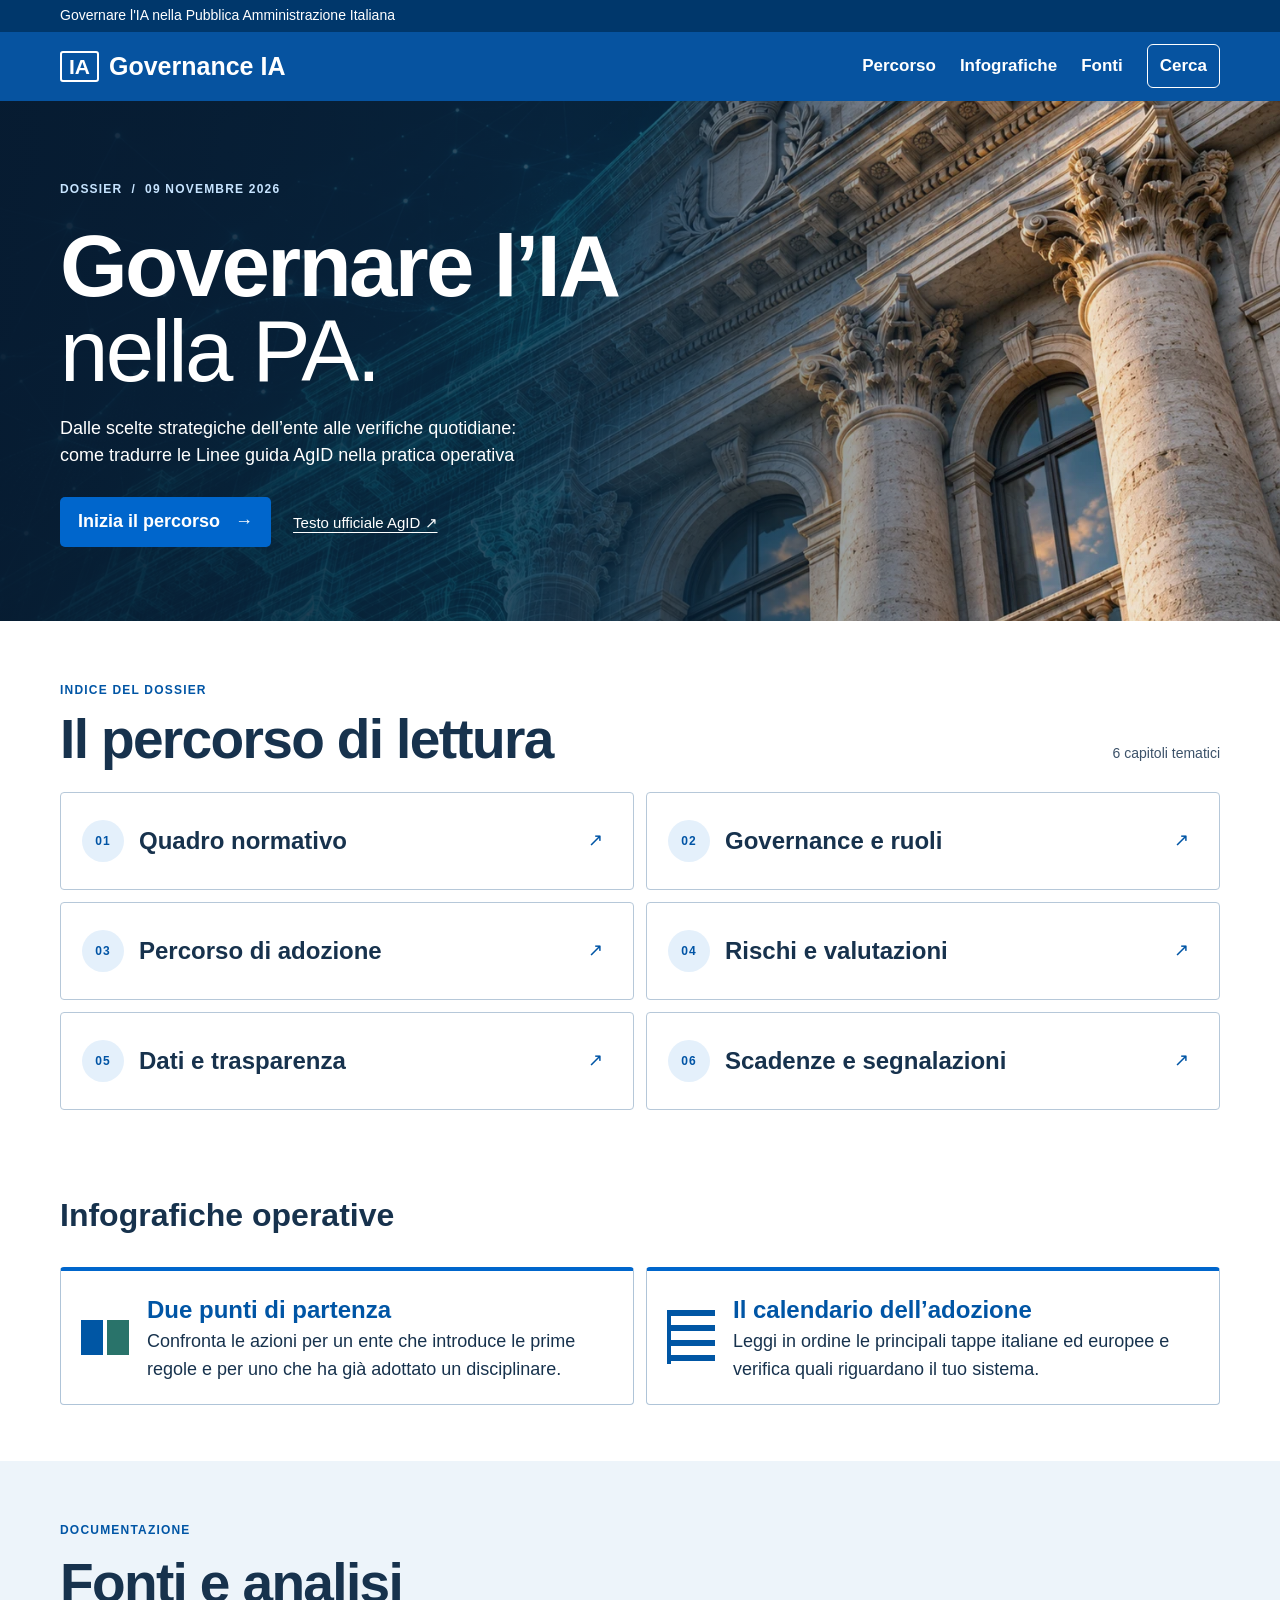
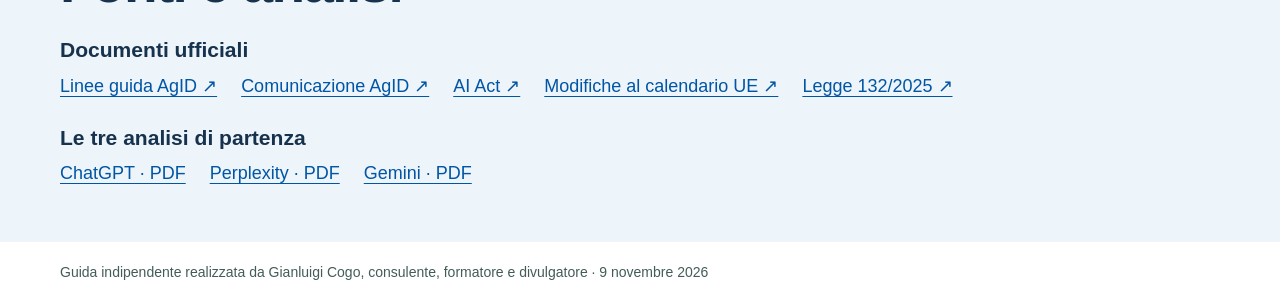
==== index.html @ ac87da12 "Add files via upload" ====
<!doctype html><html lang="it"><head><meta charset="utf-8"><meta name="viewport" content="width=device-width, initial-scale=1"><title>Governare l’IA nella PA · Governance IA</title><link rel="stylesheet" href="style.css"><script defer src="search.js"></script></head><body><a class="skip" href="#main">Salta al contenuto</a><header><div class="slim"><div class="wrap">Governare l'IA nella Pubblica Amministrazione Italiana</div></div><div class="bar"><a class="brand" href="index.html"><span class="logo" aria-hidden="true">IA</span>Governance IA</a><nav aria-label="Principale"><a href="index.html#indice">Percorso</a><a href="index.html#mappe">Infografiche</a><a href="#fonti">Fonti</a><button id="find" aria-haspopup="dialog" aria-controls="search-dialog">Cerca</button></nav></div></header><main id="main" tabindex="-1"><section class="hero"><div class="wrap"><span class="eyebrow">Dossier &nbsp;/&nbsp; 09 novembre 2026</span><h1>Governare l’IA<br><em>nella PA.</em></h1><p>Dalle scelte strategiche dell’ente alle verifiche quotidiane: come tradurre le Linee guida AgID nella pratica operativa</p><div class="actions"><a class="btn" href="capitolo-1.html">Inizia il percorso &nbsp; →</a><a class="minor" href="https://trasparenza.agid.gov.it/download/10402.html">Testo ufficiale AgID ↗</a></div></div></section><section class="wrap index" id="indice"><span class="eyebrow label">Indice del dossier</span><div class="heading"><h2>Il percorso di lettura</h2><span class="count">6 capitoli tematici</span></div><div class="grid"><a class="card" href="capitolo-1.html"><span class="num">01</span><strong>Quadro normativo</strong><span class="arrow" aria-hidden="true">↗</span></a><a class="card" href="capitolo-2.html"><span class="num">02</span><strong>Governance e ruoli</strong><span class="arrow" aria-hidden="true">↗</span></a><a class="card" href="capitolo-3.html"><span class="num">03</span><strong>Percorso di adozione</strong><span class="arrow" aria-hidden="true">↗</span></a><a class="card" href="capitolo-4.html"><span class="num">04</span><strong>Rischi e valutazioni</strong><span class="arrow" aria-hidden="true">↗</span></a><a class="card" href="capitolo-5.html"><span class="num">05</span><strong>Dati e trasparenza</strong><span class="arrow" aria-hidden="true">↗</span></a><a class="card" href="capitolo-6.html"><span class="num">06</span><strong>Scadenze e segnalazioni</strong><span class="arrow" aria-hidden="true">↗</span></a></div></section><section class="visualwrap wrap" id="mappe"><h2>Infografiche operative</h2><div class="grid"><a class="viscard" href="mappa-enti.html"><span class="pic pic0" aria-hidden="true"></span><span><strong>Due punti di partenza</strong><br>Confronta le azioni per un ente che introduce le prime regole e per uno che ha già adottato un disciplinare.</span></a><a class="viscard" href="mappa-tempi.html"><span class="pic pic1" aria-hidden="true"></span><span><strong>Il calendario dell’adozione</strong><br>Leggi in ordine le principali tappe italiane ed europee e verifica quali riguardano il tuo sistema.</span></a></div></section><section class="sources" id="fonti"><div class="wrap"><span class="eyebrow label">Documentazione</span><h2>Fonti e analisi</h2><h3>Documenti ufficiali</h3><div class="links"><a href="https://trasparenza.agid.gov.it/download/10402.html">Linee guida AgID ↗</a><a href="https://www.agid.gov.it/it/notizie/agid-adotta-le-linee-guida-ladozione-di-ia-nella-pubblica-amministrazione">Comunicazione AgID ↗</a><a href="https://eur-lex.europa.eu/eli/reg/2024/1689">AI Act ↗</a><a href="https://eur-lex.europa.eu/eli/reg/2026/1744/oj?locale=it">Modifiche al calendario UE ↗</a><a href="https://www.normattiva.it/uri-res/N2Ls?urn:nir:stato:legge:2025-09-23;132">Legge 132/2025 ↗</a></div><h3>Le tre analisi di partenza</h3><div class="links"><a href="ChatGPT.pdf">ChatGPT · PDF</a><a href="Perplexity.pdf">Perplexity · PDF</a><a href="Gemini.pdf">Gemini · PDF</a></div></div></section></main><footer class="wrap footer">Guida indipendente realizzata da Gianluigi Cogo, consulente, formatore e divulgatore · 9 novembre 2026</footer><dialog id="search-dialog" aria-labelledby="dt"><button class="close" aria-label="Chiudi ricerca">Chiudi</button><h2 id="dt">Cerca nella guida</h2><label for="q">Argomento o parola chiave</label><input id="q" type="search" placeholder="Es. PIAO, rischio, segnalazione"><div aria-atomic="true" role="status" id="status"></div><div class="results"></div></dialog></body></html>
---- style.css ----
*{box-sizing:border-box}html{scroll-padding-top:5rem}body{margin:0;color:#132e43;background:#f8f8f4;font:17px/1.6 "DM Sans",Arial,sans-serif}a{color:inherit;text-underline-offset:4px}button,input{font:inherit}button{cursor:pointer}a:focus-visible,button:focus-visible,input:focus-visible,summary:focus-visible{outline:3px solid #d27b00;outline-offset:4px}.skip{position:absolute;left:-9999px}.skip:focus{left:10px;top:5px;background:white;z-index:5}header{position:sticky;top:0;z-index:2;background:#fafaf6;border-bottom:1px solid #ccd4d2}.bar,.wrap{width:min(1220px,90%);margin:auto}.bar{height:69px;display:flex;align-items:center;justify-content:space-between}.brand{display:flex;align-items:center;gap:10px;text-decoration:none;font:bold 21px Georgia,serif}.logo{background:#173e48;color:#acf0cc;padding:2px 7px;font:26px Georgia;border-radius:4px}.bar nav{display:flex;gap:24px;align-items:center}.bar nav a,.bar button{font-size:14px;font-weight:600;text-decoration:none}.bar button,.close{background:transparent;color:inherit;border:1px solid #9faeaa;border-radius:6px;padding:6px 12px}.hero{color:white;background:linear-gradient(90deg,rgba(7,28,41,.86),rgba(7,28,41,.53) 48%,rgba(7,28,41,.03) 78%),url(hero.webp) center/cover,#10293a;display:flex;align-items:center;min-height:520px;padding:60px 0}.eyebrow,.num,small{font:700 12px/1.5 "Courier New",monospace;letter-spacing:.1em;text-transform:uppercase}.hero .eyebrow{color:#a8eed8}.hero h1{font:normal clamp(52px,6.8vw,95px)/.98 Georgia,serif;letter-spacing:-.06em;margin:21px 0}.hero em{color:#b8e7d9;font-weight:400}.hero p{max-width:500px;line-height:1.55;margin:20px 0 27px}.actions{display:flex;gap:22px;align-items:center;flex-wrap:wrap}.btn{background:#c4f1d9;color:#133a37;border-radius:5px;padding:11px 18px;text-decoration:none;font-weight:700}.minor{font-size:15px}.index,.sources,.article{padding:54px 0}.label{color:#3b645e}.heading{display:flex;align-items:baseline;justify-content:space-between;gap:18px;margin:6px 0 23px}.heading h2,.sources h2,.article h1{font:normal clamp(36px,4.3vw,59px)/1.1 Georgia,serif;letter-spacing:-.045em;margin:0}.count{color:#54665f;font-size:14px}.grid{display:grid;grid-template-columns:1fr 1fr;gap:12px}.card{display:grid;grid-template-columns:45px 1fr 24px;gap:12px;align-items:center;padding:21px;background:#fff;border:1px solid #cdd7d2;border-radius:7px;text-decoration:none;min-height:98px}.card:hover{border-color:#447b71;background:#f2f8f3}.num{background:#e3efe8;color:#28554b;border-radius:50%;width:42px;height:42px;display:grid;place-items:center}.card strong{font:normal 24px/1.18 Georgia,serif}.arrow{color:#376758}.sources{background:#e7eee8}.sources h2{margin:10px 0 20px}.links{display:flex;gap:12px 24px;flex-wrap:wrap}.sources h3{margin-bottom:6px}.article{max-width:800px}.article h1{margin:15px 0}.lead{font:normal 24px/1.5 Georgia;color:#3c5c60}.article section{border-top:1px solid #ccd6d0;padding:12px 0}.article h2{font:normal 30px/1.2 Georgia;margin-bottom:8px}.article p{margin:8px 0 14px}.article small{display:block;letter-spacing:.01em;text-transform:none;color:#465f59}.pager{display:flex;justify-content:space-between;gap:15px;margin:32px 0}.crumb{display:block;margin-bottom:28px;font-size:14px}.footer{padding:20px 0;font-size:14px;color:#435c59}dialog{width:min(620px,92%);border:0;border-radius:10px;color:#132e43;padding:25px;max-height:80vh}dialog::backdrop{background:#071c29aa}dialog input{width:100%;padding:10px;margin:14px 0}.close{float:right}.results a{display:block;padding:9px 0;border-bottom:1px solid #cbd6d1}@media(max-width:680px){.bar{height:60px}.bar nav{gap:12px}.brand{font-size:18px}.bar nav a:first-child{display:none}.hero{min-height:485px;background-position:58% center;background-image:linear-gradient(90deg,#092333ed,#09233394 80%),url(hero.webp)}.grid{grid-template-columns:1fr}.card{min-height:78px;padding:15px}.index,.sources,.article{padding:36px 0}.count{display:none}.article h1{font-size:42px}}
@font-face{font-family:Titillium;src:url(fonts/TitilliumWeb-Regular.ttf) format("truetype");font-display:swap;font-weight:400}@font-face{font-family:Titillium;src:url(fonts/TitilliumWeb-Bold.ttf) format("truetype");font-display:swap;font-weight:700}
:root{--blue:#0066cc;--ink:#17324d}html{scroll-padding-top:8rem}body{font:18px/1.55 Titillium,Arial,sans-serif;color:var(--ink);background:white}.wrap,.bar{width:min(1160px,92%)}header{background:#0653a0;color:white;border:0}.slim{background:#00376b;padding:5px 0;font-size:14px}.brand,.hero h1,.heading h2,.sources h2,.article h1,.article h2,.lead,.card strong,.logo,.eyebrow,.num,small{font-family:Titillium,Arial,sans-serif}.brand{font-size:25px}.logo{font-weight:700;color:white;background:transparent;border:2px solid white;border-radius:3px;line-height:1.1;font-size:21px}.bar nav a,.bar button{font-size:17px;font-weight:700}.bar button{border-color:white}.bar nav a,.bar button{min-height:44px;display:inline-flex;align-items:center}.bar a:hover{text-decoration:underline}.hero h1,.heading h2,.sources h2,.article h1,.article h2{font-weight:700;letter-spacing:-.03em}.hero{background-image:linear-gradient(90deg,#071c32f5,#092640c9 45%,#09264010 85%),url(hero.webp)}.hero h1 em{color:white;font-style:normal}.hero .eyebrow{color:#c7e4ff}.btn{background:#0066cc;color:#fff}.label,.arrow,.article a,.links a,.footer a{color:#0055a5}.num{background:#e4f0fb;color:#0054a5}.card{border-radius:4px;border-color:#b6c8d9}.card:hover,.viscard:hover{background:#edf5fc;border-color:#0066cc}.card strong,.viscard strong{font-weight:700}.sources{background:#edf4fa}.lead,.count,.article small{color:#3c5269}.visualwrap{padding:0 0 56px}.visualwrap h2{font-size:32px}.viscard{display:flex;align-items:center;gap:18px;padding:20px;border:1px solid #afc4d8;border-top:4px solid var(--blue);border-radius:4px;text-decoration:none}.viscard strong{font-size:24px;color:#0055a5}.pic{flex:0 0 48px;height:54px;background:repeating-linear-gradient(to bottom,#0056a4 0 6px,transparent 6px 15px);border-left:4px solid #0056a4}.pic0{background:linear-gradient(90deg,#0056a4 45%,transparent 45% 55%,#29736a 55%);height:35px;border:0}.pair{display:grid;grid-template-columns:1fr 1fr;gap:15px;margin:12px 0}.pair div{padding:18px;background:#edf5fc;border-top:4px solid #0066cc}.pair div+div{background:#eaf6f2;border-color:#217062}.pair dt{font-weight:bold;font-size:21px}.pair dd{margin:7px 0}.timeline{list-style:decimal;padding-left:1.8em}.timeline li{padding:0 0 25px 22px;border-left:3px solid #8cbbe5}.timeline li::marker{font-weight:bold;color:#0055a5}.timeline time{background:#e4f0fb;color:#00498b;padding:4px 10px;font-weight:700}.timeline h2{margin:10px 0 5px}.skip:focus{color:#102e48}.bar :focus-visible,.hero :focus-visible{outline:3px solid white;box-shadow:0 0 0 6px #112c44}.article small{font-size:15px}.close{min-height:44px}.results a{padding:12px 0}.hero p{max-width:min(500px,85%)}@media(max-width:680px){header{position:relative}.slim{font-size:13px}.bar{height:auto;min-height:64px;flex-wrap:wrap;padding:7px 0;gap:4px 16px}.bar nav{flex-wrap:wrap;gap:14px}.bar nav a:first-child{display:inline-flex}.bar nav a,.bar button{font-size:16px}.hero{background-image:linear-gradient(90deg,#071c32f5,#092640ab),url(hero.webp)}.pair{grid-template-columns:1fr}.viscard{align-items:flex-start}.brand{font-size:22px}html{scroll-padding-top:1rem}}
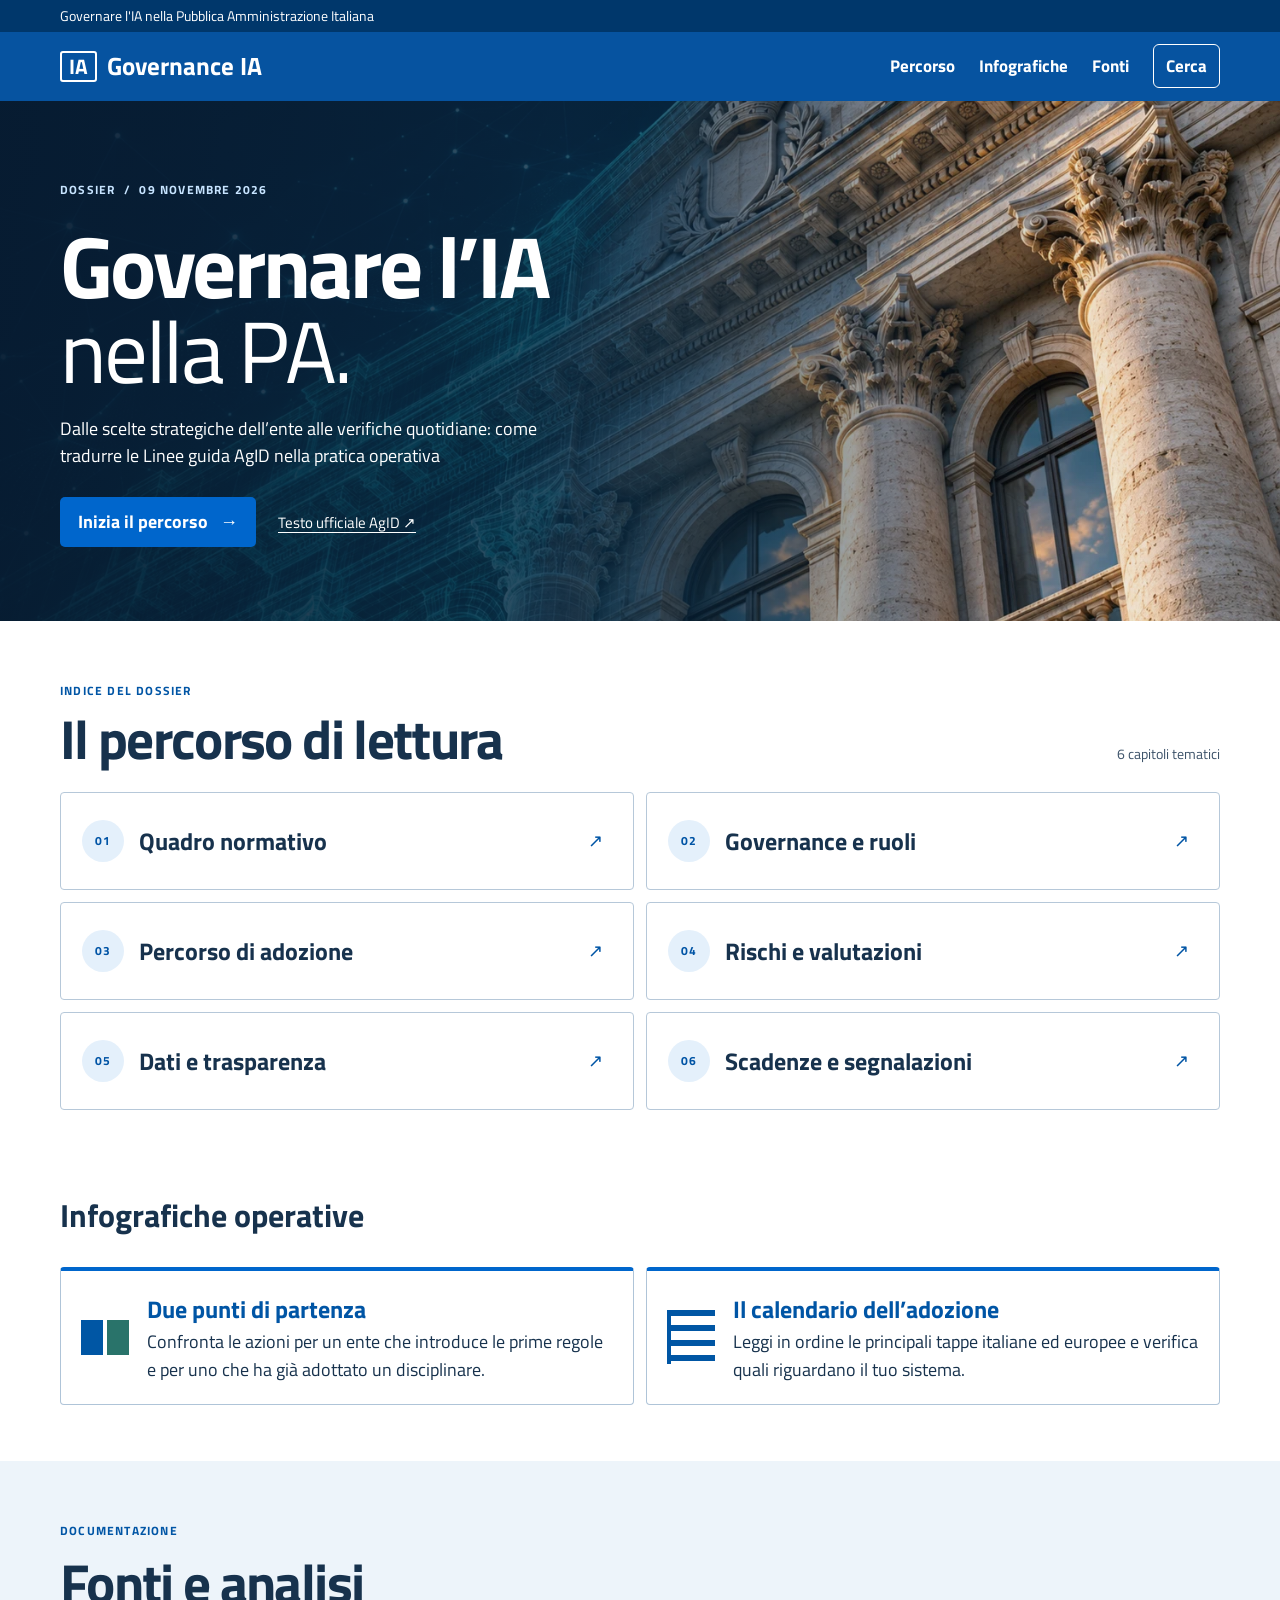
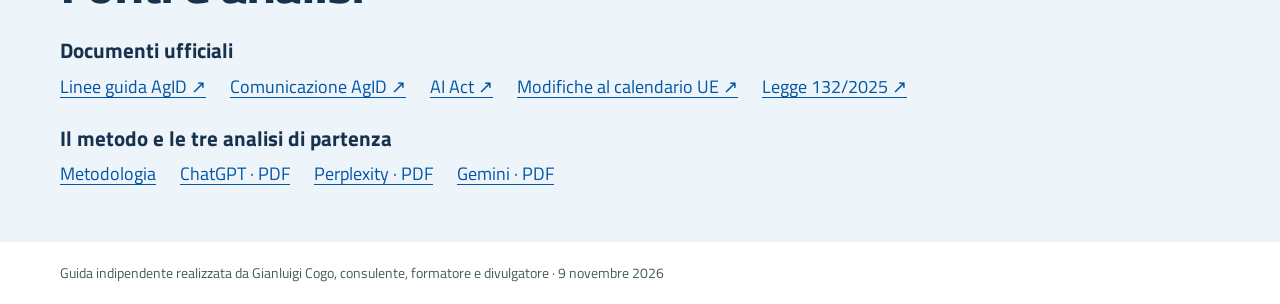
==== commit ed84d1f5: "Add files via upload" ====
--- a/index.html
+++ b/index.html
@@ -1 +1 @@
-<!doctype html><html lang="it"><head><meta charset="utf-8"><meta name="viewport" content="width=device-width, initial-scale=1"><title>Governare l’IA nella PA · Governance IA</title><link rel="stylesheet" href="style.css"><script defer src="search.js"></script></head><body><a class="skip" href="#main">Salta al contenuto</a><header><div class="slim"><div class="wrap">Governare l'IA nella Pubblica Amministrazione Italiana</div></div><div class="bar"><a class="brand" href="index.html"><span class="logo" aria-hidden="true">IA</span>Governance IA</a><nav aria-label="Principale"><a href="index.html#indice">Percorso</a><a href="index.html#mappe">Infografiche</a><a href="#fonti">Fonti</a><button id="find" aria-haspopup="dialog" aria-controls="search-dialog">Cerca</button></nav></div></header><main id="main" tabindex="-1"><section class="hero"><div class="wrap"><span class="eyebrow">Dossier &nbsp;/&nbsp; 09 novembre 2026</span><h1>Governare l’IA<br><em>nella PA.</em></h1><p>Dalle scelte strategiche dell’ente alle verifiche quotidiane: come tradurre le Linee guida AgID nella pratica operativa</p><div class="actions"><a class="btn" href="capitolo-1.html">Inizia il percorso &nbsp; →</a><a class="minor" href="https://trasparenza.agid.gov.it/download/10402.html">Testo ufficiale AgID ↗</a></div></div></section><section class="wrap index" id="indice"><span class="eyebrow label">Indice del dossier</span><div class="heading"><h2>Il percorso di lettura</h2><span class="count">6 capitoli tematici</span></div><div class="grid"><a class="card" href="capitolo-1.html"><span class="num">01</span><strong>Quadro normativo</strong><span class="arrow" aria-hidden="true">↗</span></a><a class="card" href="capitolo-2.html"><span class="num">02</span><strong>Governance e ruoli</strong><span class="arrow" aria-hidden="true">↗</span></a><a class="card" href="capitolo-3.html"><span class="num">03</span><strong>Percorso di adozione</strong><span class="arrow" aria-hidden="true">↗</span></a><a class="card" href="capitolo-4.html"><span class="num">04</span><strong>Rischi e valutazioni</strong><span class="arrow" aria-hidden="true">↗</span></a><a class="card" href="capitolo-5.html"><span class="num">05</span><strong>Dati e trasparenza</strong><span class="arrow" aria-hidden="true">↗</span></a><a class="card" href="capitolo-6.html"><span class="num">06</span><strong>Scadenze e segnalazioni</strong><span class="arrow" aria-hidden="true">↗</span></a></div></section><section class="visualwrap wrap" id="mappe"><h2>Infografiche operative</h2><div class="grid"><a class="viscard" href="mappa-enti.html"><span class="pic pic0" aria-hidden="true"></span><span><strong>Due punti di partenza</strong><br>Confronta le azioni per un ente che introduce le prime regole e per uno che ha già adottato un disciplinare.</span></a><a class="viscard" href="mappa-tempi.html"><span class="pic pic1" aria-hidden="true"></span><span><strong>Il calendario dell’adozione</strong><br>Leggi in ordine le principali tappe italiane ed europee e verifica quali riguardano il tuo sistema.</span></a></div></section><section class="sources" id="fonti"><div class="wrap"><span class="eyebrow label">Documentazione</span><h2>Fonti e analisi</h2><h3>Documenti ufficiali</h3><div class="links"><a href="https://trasparenza.agid.gov.it/download/10402.html">Linee guida AgID ↗</a><a href="https://www.agid.gov.it/it/notizie/agid-adotta-le-linee-guida-ladozione-di-ia-nella-pubblica-amministrazione">Comunicazione AgID ↗</a><a href="https://eur-lex.europa.eu/eli/reg/2024/1689">AI Act ↗</a><a href="https://eur-lex.europa.eu/eli/reg/2026/1744/oj?locale=it">Modifiche al calendario UE ↗</a><a href="https://www.normattiva.it/uri-res/N2Ls?urn:nir:stato:legge:2025-09-23;132">Legge 132/2025 ↗</a></div><h3>Le tre analisi di partenza</h3><div class="links"><a href="ChatGPT.pdf">ChatGPT · PDF</a><a href="Perplexity.pdf">Perplexity · PDF</a><a href="Gemini.pdf">Gemini · PDF</a></div></div></section></main><footer class="wrap footer">Guida indipendente realizzata da Gianluigi Cogo, consulente, formatore e divulgatore · 9 novembre 2026</footer><dialog id="search-dialog" aria-labelledby="dt"><button class="close" aria-label="Chiudi ricerca">Chiudi</button><h2 id="dt">Cerca nella guida</h2><label for="q">Argomento o parola chiave</label><input id="q" type="search" placeholder="Es. PIAO, rischio, segnalazione"><div aria-atomic="true" role="status" id="status"></div><div class="results"></div></dialog></body></html>+<!doctype html><html lang="it"><head><meta charset="utf-8"><meta name="viewport" content="width=device-width, initial-scale=1"><title>Governare l’IA nella PA · Governance IA</title><link rel="stylesheet" href="style.css"><script defer src="search.js"></script></head><body><a class="skip" href="#main">Salta al contenuto</a><header><div class="slim"><div class="wrap">Governare l'IA nella Pubblica Amministrazione Italiana</div></div><div class="bar"><a class="brand" href="index.html"><span class="logo" aria-hidden="true">IA</span>Governance IA</a><nav aria-label="Principale"><a href="index.html#indice">Percorso</a><a href="index.html#mappe">Infografiche</a><a href="#fonti">Fonti</a><button id="find" aria-haspopup="dialog" aria-controls="search-dialog">Cerca</button></nav></div></header><main id="main" tabindex="-1"><section class="hero"><div class="wrap"><span class="eyebrow">Dossier &nbsp;/&nbsp; 09 novembre 2026</span><h1>Governare l’IA<br><em>nella PA.</em></h1><p>Dalle scelte strategiche dell’ente alle verifiche quotidiane: come tradurre le Linee guida AgID nella pratica operativa</p><div class="actions"><a class="btn" href="capitolo-1.html">Inizia il percorso &nbsp; →</a><a class="minor" href="https://trasparenza.agid.gov.it/download/10402.html">Testo ufficiale AgID ↗</a></div></div></section><section class="wrap index" id="indice"><span class="eyebrow label">Indice del dossier</span><div class="heading"><h2>Il percorso di lettura</h2><span class="count">6 capitoli tematici</span></div><div class="grid"><a class="card" href="capitolo-1.html"><span class="num">01</span><strong>Quadro normativo</strong><span class="arrow" aria-hidden="true">↗</span></a><a class="card" href="capitolo-2.html"><span class="num">02</span><strong>Governance e ruoli</strong><span class="arrow" aria-hidden="true">↗</span></a><a class="card" href="capitolo-3.html"><span class="num">03</span><strong>Percorso di adozione</strong><span class="arrow" aria-hidden="true">↗</span></a><a class="card" href="capitolo-4.html"><span class="num">04</span><strong>Rischi e valutazioni</strong><span class="arrow" aria-hidden="true">↗</span></a><a class="card" href="capitolo-5.html"><span class="num">05</span><strong>Dati e trasparenza</strong><span class="arrow" aria-hidden="true">↗</span></a><a class="card" href="capitolo-6.html"><span class="num">06</span><strong>Scadenze e segnalazioni</strong><span class="arrow" aria-hidden="true">↗</span></a></div></section><section class="visualwrap wrap" id="mappe"><h2>Infografiche operative</h2><div class="grid"><a class="viscard" href="mappa-enti.html"><span class="pic pic0" aria-hidden="true"></span><span><strong>Due punti di partenza</strong><br>Confronta le azioni per un ente che introduce le prime regole e per uno che ha già adottato un disciplinare.</span></a><a class="viscard" href="mappa-tempi.html"><span class="pic pic1" aria-hidden="true"></span><span><strong>Il calendario dell’adozione</strong><br>Leggi in ordine le principali tappe italiane ed europee e verifica quali riguardano il tuo sistema.</span></a></div></section><section class="sources" id="fonti"><div class="wrap"><span class="eyebrow label">Documentazione</span><h2>Fonti e analisi</h2><h3>Documenti ufficiali</h3><div class="links"><a href="https://trasparenza.agid.gov.it/download/10402.html">Linee guida AgID ↗</a><a href="https://www.agid.gov.it/it/notizie/agid-adotta-le-linee-guida-ladozione-di-ia-nella-pubblica-amministrazione">Comunicazione AgID ↗</a><a href="https://eur-lex.europa.eu/eli/reg/2024/1689">AI Act ↗</a><a href="https://eur-lex.europa.eu/eli/reg/2026/1744/oj?locale=it">Modifiche al calendario UE ↗</a><a href="https://www.normattiva.it/uri-res/N2Ls?urn:nir:stato:legge:2025-09-23;132">Legge 132/2025 ↗</a></div><h3>Il metodo e le tre analisi di partenza</h3><div class="links"><a href="https://github.com/gigicogo/Linee-Guida-AI-per-la-PA/blob/main/README.md">Metodologia</a><a href="ChatGPT.pdf">ChatGPT · PDF</a><a href="Perplexity.pdf">Perplexity · PDF</a><a href="Gemini.pdf">Gemini · PDF</a></div></div></section></main><footer class="wrap footer">Guida indipendente realizzata da Gianluigi Cogo, consulente, formatore e divulgatore · 9 novembre 2026</footer><dialog id="search-dialog" aria-labelledby="dt"><button class="close" aria-label="Chiudi ricerca">Chiudi</button><h2 id="dt">Cerca nella guida</h2><label for="q">Argomento o parola chiave</label><input id="q" type="search" placeholder="Es. PIAO, rischio, segnalazione"><div aria-atomic="true" role="status" id="status"></div><div class="results"></div></dialog></body></html>
